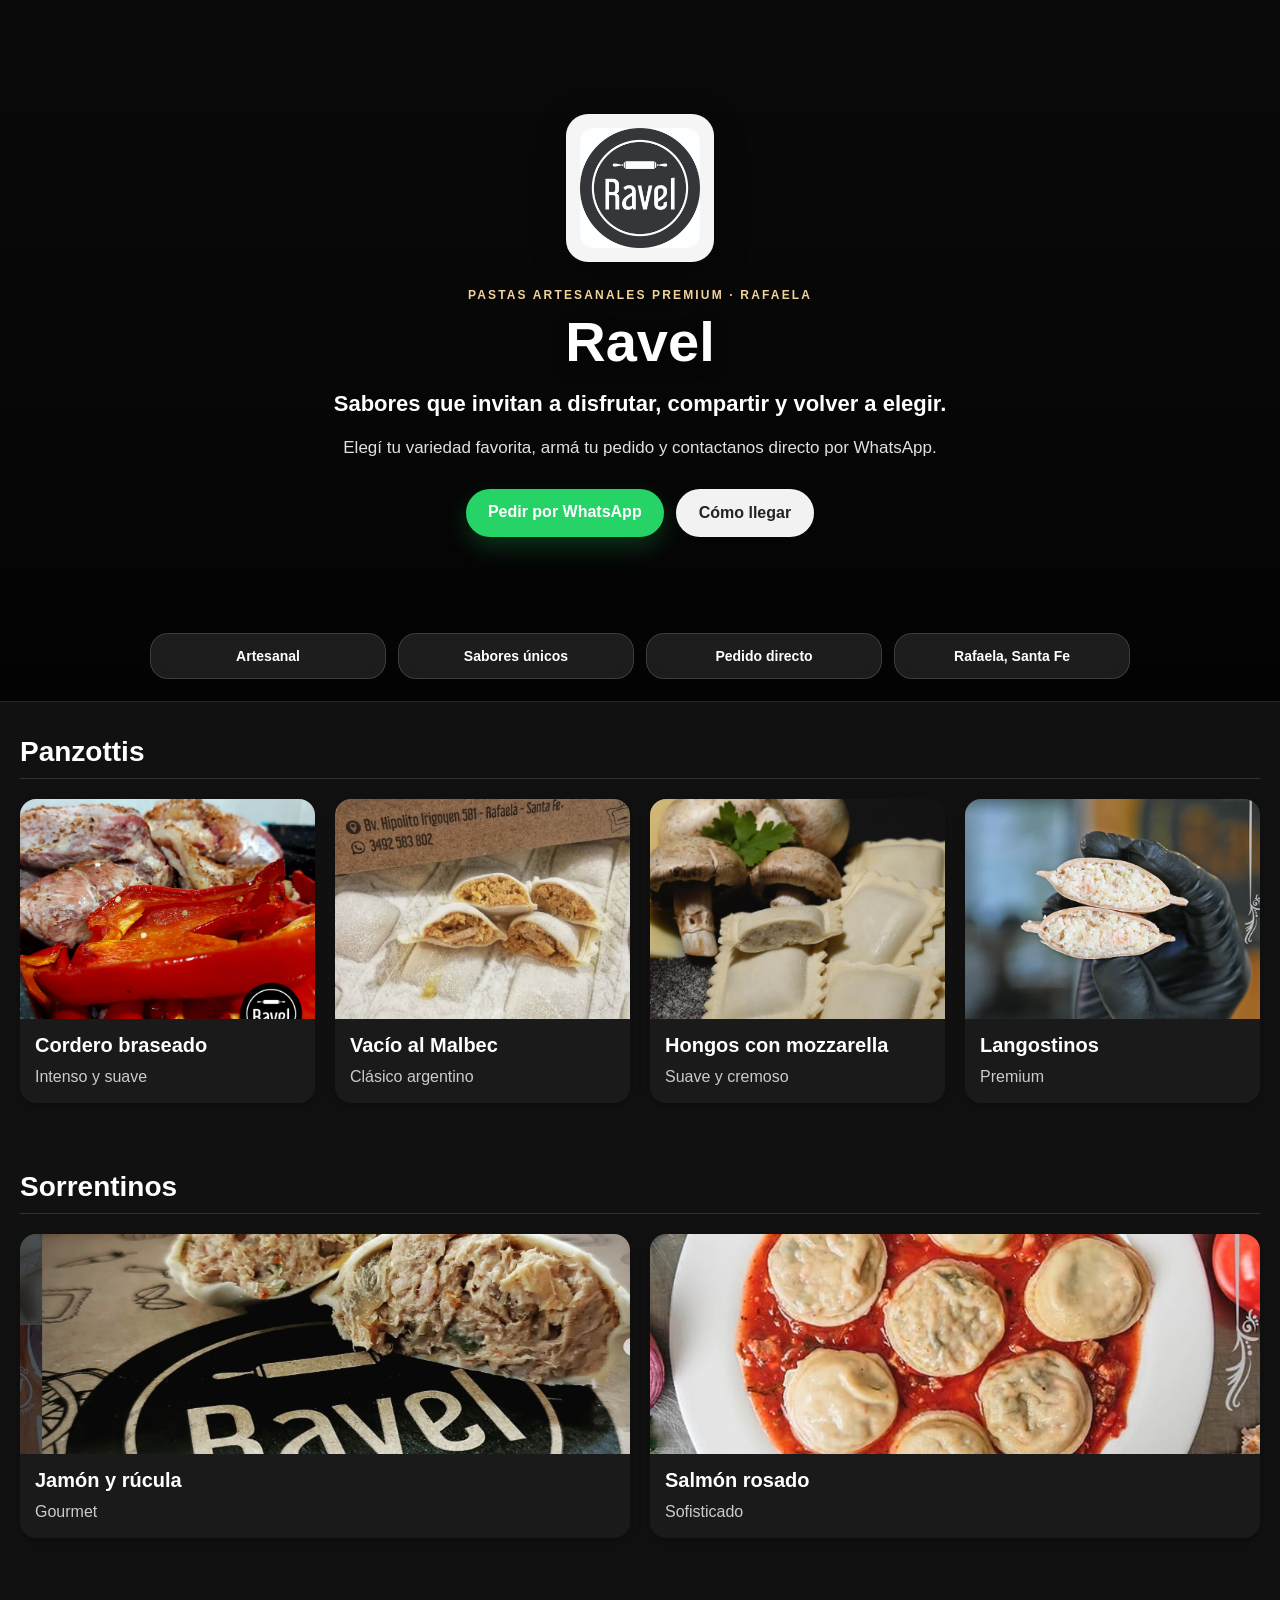
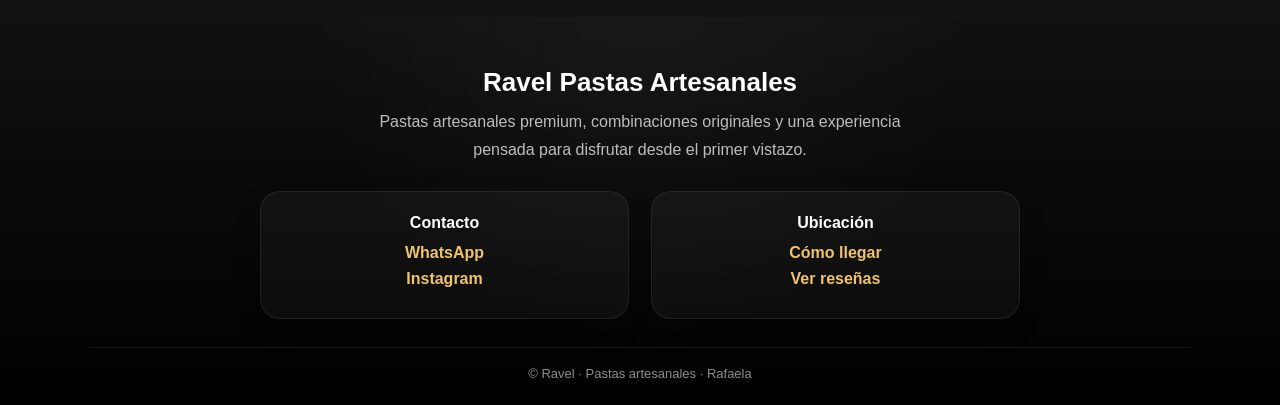
==== index.html @ e739e285 "Refactor hero section and update footer y header content" ====
<!DOCTYPE html>
<html lang="es">
<head>
<meta charset="UTF-8">
<meta name="viewport" content="width=device-width, initial-scale=1.0">
<title>Ravel - Pastas Artesanales</title>
<link rel="stylesheet" href="style.css">
</head>

<body>

<header class="hero hero-gastro">
  <div class="hero-bg"></div>
  <div class="hero-overlay"></div>

  <div class="hero-content">
    <div class="hero-logo-wrap">
      <img src="images/Logo_Ravel.jpeg" alt="Logo Ravel" class="logo">
    </div>

    <p class="eyebrow">Pastas artesanales premium · Rafaela</p>

    <h1>Ravel</h1>

    <p class="tagline">
      Sabores que invitan a disfrutar, compartir y volver a elegir.
    </p>

    <p class="hero-description">
      Elegí tu variedad favorita, armá tu pedido y contactanos directo por WhatsApp.
    </p>

    <div class="hero-actions">
      <a href="https://wa.me/5493492583802" target="_blank" class="btn-main">
        Pedir por WhatsApp
      </a>

      <a href="https://www.google.com/maps/dir//Ravel+Pastas+Artesanales,+Blvd.+Hip%C3%B3lito+Yrigoyen+581,+S2300+Rafaela,+Santa+Fe/" target="_blank" class="btn-secondary">
        Cómo llegar
      </a>
    </div>
  </div>

  <div class="hero-bottom-bar">
    <div class="hero-bottom-item">Artesanal</div>
    <div class="hero-bottom-item">Sabores únicos</div>
    <div class="hero-bottom-item">Pedido directo</div>
    <div class="hero-bottom-item">Rafaela, Santa Fe</div>
  </div>
</header>

<main>

<section class="catalogo">
<h2>Panzottis</h2>
<div class="grid">

<div class="card" onclick="abrirModal({
nombre:'Cordero braseado',
img:'images/panzotti-cordero.png',
desc:'Pasta rellena con cordero braseado de cocción lenta.',
ing:'Masa artesanal, cordero, vegetales',
tiempo:'5 minutos',
formato:'Caja de 15 o 30',
porcion:'8 a 10 unidades',
salsas:'Hongos, manteca y salvia',
vinos:'Malbec reserva',
reco:'🔥 Ideal para ocasiones especiales'
})">
<img src="images/panzotti-cordero.png">
<div class="card-content"><h3>Cordero braseado</h3><p>Intenso y suave</p></div>
</div>

<div class="card" onclick="abrirModal({
nombre:'Vacío al Malbec',
img:'images/panzotti-vacio.png',
desc:'Relleno de vacío cocido al Malbec.',
ing:'Carne vacuna, vino, especias',
tiempo:'5 minutos',
formato:'Caja de 15 o 30',
porcion:'8 a 10 unidades',
salsas:'Criolla suave, fileto',
vinos:'Malbec joven',
reco:'🔥 Sabor argentino'
})">
<img src="images/panzotti-vacio.png">
<div class="card-content"><h3>Vacío al Malbec</h3><p>Clásico argentino</p></div>
</div>

<div class="card" onclick="abrirModal({
nombre:'Hongos con mozzarella',
img:'images/panzotti-hongos.png',
desc:'Relleno cremoso y equilibrado.',
ing:'Hongos, mozzarella',
tiempo:'5 minutos',
formato:'Caja de 15 o 30',
porcion:'8 a 10 unidades',
salsas:'Crema, manteca',
vinos:'Chardonnay',
reco:'🌿 Opción vegetariana'
})">
<img src="images/panzotti-hongos.png">
<div class="card-content"><h3>Hongos con mozzarella</h3><p>Suave y cremoso</p></div>
</div>

<div class="card" onclick="abrirModal({
nombre:'Langostinos al verdeo',
img:'images/panzotti-langostinos.png',
desc:'Relleno delicado y premium.',
ing:'Langostinos, verdeo, mozzarella',
tiempo:'4-5 minutos',
formato:'Caja de 15 o 30',
porcion:'8 unidades',
salsas:'Crema suave',
vinos:'Sauvignon Blanc',
reco:'🦐 Premium'
})">
<img src="images/panzotti-langostinos.png">
<div class="card-content"><h3>Langostinos</h3><p>Premium</p></div>
</div>

</div>
</section>

<section class="catalogo">
<h2>Sorrentinos</h2>
<div class="grid">

<div class="card" onclick="abrirModal({
nombre:'Jamón crudo y rúcula',
img:'images/sorrentino-jamon.png',
desc:'Combinación fresca e intensa.',
ing:'Jamón crudo, rúcula, mozzarella',
tiempo:'5 minutos',
formato:'Caja de 12 o 24',
porcion:'6 a 8 unidades',
salsas:'Fileto, oliva',
vinos:'Pinot Noir',
reco:'🧀 Clásico gourmet'
})">
<img src="images/sorrentino-jamon.png">
<div class="card-content"><h3>Jamón y rúcula</h3><p>Gourmet</p></div>
</div>

<div class="card" onclick="abrirModal({
nombre:'Salmón rosado',
img:'images/sorrentino-salmon.png',
desc:'Relleno delicado con manteca de hierbas.',
ing:'Salmón, queso crema, hierbas',
tiempo:'4-5 minutos',
formato:'Caja de 12 o 24',
porcion:'6 a 8 unidades',
salsas:'Manteca de hierbas',
vinos:'Chardonnay',
reco:'🐟 Sofisticado'
})">
<img src="images/sorrentino-salmon.png">
<div class="card-content"><h3>Salmón rosado</h3><p>Sofisticado</p></div>
</div>

</div>
</section>

</main>

<footer class="footer">
  <div class="footer-inner">

    <div class="footer-brand">
      <h3>Ravel Pastas Artesanales</h3>
      <p>
        Pastas artesanales premium, combinaciones originales y una experiencia pensada para disfrutar desde el primer vistazo.
      </p>
    </div>

    <div class="footer-links">
      <div class="footer-col">
        <h4>Contacto</h4>
        <p><a href="https://wa.me/5493492583802" target="_blank">WhatsApp</a></p>
        <p><a href="https://www.instagram.com/ravel_pastas_artesanales/" target="_blank">Instagram</a></p>
      </div>

      <div class="footer-col">
        <h4>Ubicación</h4>
        <p><a href="https://www.google.com/maps/dir//Ravel+Pastas+Artesanales,+Blvd.+Hip%C3%B3lito+Yrigoyen+581,+S2300+Rafaela,+Santa+Fe/" target="_blank">Cómo llegar</a></p>
        <p><a href="https://share.google/kHQnGvqLb0kr8rIkU" target="_blank">Ver reseñas</a></p>
      </div>
    </div>

    <div class="footer-bottom">
      <p>© Ravel · Pastas artesanales · Rafaela</p>
    </div>

  </div>
</footer>

<!-- MODAL -->
<div id="modal" class="modal">
<div class="modal-content">
<span class="close" onclick="cerrarModal()">&times;</span>
<img id="modal-img">
<h2 id="modal-nombre"></h2>
<p id="modal-desc"></p>
<p><b>Ingredientes:</b> <span id="modal-ing"></span></p>
<p><b>Cocción:</b> <span id="modal-tiempo"></span></p>
<p><b>Formato:</b> <span id="modal-formato"></span></p>
<p><b>Porción:</b> <span id="modal-porcion"></span></p>
<p><b>Salsas:</b> <span id="modal-salsas"></span></p>
<p><b>Vinos:</b> <span id="modal-vinos"></span></p>
<p id="modal-reco"></p>

<a id="whatsapp-btn" target="_blank" class="btn-wsp">Pedir por WhatsApp</a>
</div>
</div>

<script>
function abrirModal(d){
document.getElementById("modal").style.display="flex";
document.getElementById("modal-img").src=d.img;
document.getElementById("modal-nombre").innerText=d.nombre;
document.getElementById("modal-desc").innerText=d.desc;
document.getElementById("modal-ing").innerText=d.ing;
document.getElementById("modal-tiempo").innerText=d.tiempo;
document.getElementById("modal-formato").innerText=d.formato;
document.getElementById("modal-porcion").innerText=d.porcion;
document.getElementById("modal-salsas").innerText=d.salsas;
document.getElementById("modal-vinos").innerText=d.vinos;
document.getElementById("modal-reco").innerText=d.reco;

let msg=encodeURIComponent("Hola! Quiero pedir: "+d.nombre);
document.getElementById("whatsapp-btn").href="https://wa.me/5493492583802?text="+msg;
}
function cerrarModal(){document.getElementById("modal").style.display="none";}
</script>

</body>
</html>
---- style.css ----
*{
  box-sizing:border-box;
}

body{
  margin:0;
  font-family:Arial,sans-serif;
  background:#111;
  color:#fff;
}

a{
  color:inherit;
  text-decoration:none;
}

img{
  max-width:100%;
  display:block;
}

/* HERO GASTRONOMICO */

.hero{
  position:relative;
  overflow:hidden;
}

.hero-gastro{
  min-height:78vh;
  display:flex;
  align-items:center;
  justify-content:center;
  text-align:center;
  padding:40px 20px 90px;
  color:#fff;
  border-bottom:1px solid rgba(255,255,255,0.08);
}

.hero-bg{
  position:absolute;
  inset:0;
  background-image:url("images/hero-pastas.jpg");
  background-size:cover;
  background-position:center;
  transform:scale(1.03);
}

.hero-overlay{
  position:absolute;
  inset:0;
  background:
    linear-gradient(180deg, rgba(0,0,0,0.45) 0%, rgba(0,0,0,0.62) 55%, rgba(0,0,0,0.82) 100%);
}

.hero-content{
  position:relative;
  z-index:2;
  max-width:760px;
  margin:0 auto;
}

.hero-logo-wrap{
  display:inline-flex;
  align-items:center;
  justify-content:center;
  background:rgba(255,255,255,0.96);
  padding:14px;
  border-radius:22px;
  box-shadow:0 12px 35px rgba(0,0,0,0.28);
  margin-bottom:18px;
}

.logo{
  width:120px;
  max-width:100%;
  border-radius:14px;
}

.eyebrow{
  margin:8px 0 12px;
  text-transform:uppercase;
  letter-spacing:.18em;
  font-size:12px;
  color:#f1d39a;
  font-weight:700;
}

.hero h1{
  margin:0;
  font-size:56px;
  line-height:1;
  color:#fff;
  text-shadow:0 4px 18px rgba(0,0,0,0.35);
}

.tagline{
  margin:18px auto 0;
  max-width:680px;
  font-size:22px;
  line-height:1.45;
  color:#fff;
  font-weight:600;
}

.hero-description{
  margin:14px auto 0;
  max-width:620px;
  font-size:17px;
  line-height:1.6;
  color:rgba(255,255,255,0.88);
}

.hero-actions{
  margin-top:28px;
  display:flex;
  justify-content:center;
  gap:12px;
  flex-wrap:wrap;
}

.btn-main,
.btn-secondary{
  display:inline-block;
  padding:14px 22px;
  border-radius:999px;
  font-weight:700;
  transition:transform .2s ease, opacity .2s ease, background .2s ease;
}

.btn-main{
  background:#25D366;
  color:#fff;
  box-shadow:0 10px 25px rgba(37,211,102,0.22);
}

.btn-secondary{
  background:rgba(255,255,255,0.95);
  color:#222;
  border:1px solid rgba(255,255,255,0.18);
}

.btn-main:hover,
.btn-secondary:hover{
  transform:translateY(-2px);
  opacity:.97;
}

.hero-bottom-bar{
  position:absolute;
  left:50%;
  bottom:22px;
  transform:translateX(-50%);
  z-index:2;
  width:min(92%, 980px);
  display:grid;
  grid-template-columns:repeat(4,1fr);
  gap:12px;
}

.hero-bottom-item{
  background:rgba(255,255,255,0.10);
  backdrop-filter:blur(8px);
  border:1px solid rgba(255,255,255,0.14);
  color:#fff;
  padding:14px 12px;
  border-radius:18px;
  font-size:14px;
  font-weight:600;
}

/* CATALOGO */

.catalogo{
  padding:34px 20px;
}

.catalogo h2{
  border-bottom:1px solid #333;
  padding-bottom:10px;
  margin:0 0 20px;
  font-size:28px;
  color:#fff;
}

.grid{
  display:grid;
  grid-template-columns:repeat(auto-fit,minmax(220px,1fr));
  gap:20px;
}

.card{
  background:#1a1a1a;
  border-radius:16px;
  overflow:hidden;
  cursor:pointer;
  transition:transform .2s ease, box-shadow .2s ease;
  box-shadow:0 4px 12px rgba(0,0,0,0.25);
}

.card:hover{
  transform:scale(1.03);
  box-shadow:0 8px 24px rgba(0,0,0,0.35);
}

.card img{
  width:100%;
  height:220px;
  object-fit:cover;
}

.card-content{
  padding:15px;
}

.card h3{
  margin:0 0 8px;
  font-size:20px;
  color:#fff;
}

.card p{
  margin:0;
  color:#ccc;
  line-height:1.45;
}

/* MODAL */

.modal{
  display:none;
  position:fixed;
  top:0;
  left:0;
  width:100%;
  height:100%;
  background:rgba(0,0,0,.9);
  justify-content:center;
  align-items:center;
  padding:20px;
  z-index:999;
}

.modal-content{
  background:#111;
  padding:20px;
  border-radius:16px;
  max-width:560px;
  width:100%;
  max-height:90vh;
  overflow-y:auto;
  box-shadow:0 10px 30px rgba(0,0,0,0.45);
}

.modal img{
  width:100%;
  margin-bottom:14px;
  border-radius:12px;
}

.modal-content h2{
  margin:0 0 12px;
}

.modal-content p{
  margin:0 0 10px;
  color:#ddd;
  line-height:1.5;
}

.close{
  float:right;
  font-size:28px;
  cursor:pointer;
  color:#fff;
  margin-bottom:10px;
}

.btn-wsp{
  display:block;
  background:#25D366;
  color:white;
  text-align:center;
  padding:14px;
  margin-top:18px;
  border-radius:10px;
  font-weight:700;
}

/* FOOTER */

.footer{
  margin-top:44px;
  background:
    radial-gradient(circle at top, rgba(255,255,255,0.03), transparent 45%),
    linear-gradient(180deg, #111 0%, #000 100%);
  color:#f2f2f2;
  padding:50px 20px 24px;
  border-top:1px solid rgba(255,255,255,0.08);
}

.footer-inner{
  max-width:1100px;
  margin:0 auto;
}

.footer-brand{
  max-width:560px;
  margin:0 auto 28px;
  text-align:center;
}

.footer-brand h3{
  margin:0 0 10px;
  font-size:26px;
  color:#fff;
}

.footer-brand p{
  margin:0;
  color:#bdbdbd;
  line-height:1.7;
}

.footer-links{
  display:grid;
  grid-template-columns:repeat(2, minmax(220px,1fr));
  gap:22px;
  max-width:760px;
  margin:0 auto;
}

.footer-col{
  background:rgba(255,255,255,0.04);
  border:1px solid rgba(255,255,255,0.08);
  border-radius:20px;
  padding:22px;
  text-align:center;
  box-shadow:0 8px 24px rgba(0,0,0,0.18);
}

.footer-col h4{
  margin:0 0 12px;
  font-size:16px;
  color:#fff;
}

.footer-col p{
  margin:8px 0;
}

.footer a{
  color:#f0c36a;
  text-decoration:none;
  font-weight:600;
}

.footer a:hover{
  text-decoration:underline;
}

.footer-bottom{
  margin-top:28px;
  padding-top:18px;
  border-top:1px solid rgba(255,255,255,0.08);
  text-align:center;
}

.footer-bottom p{
  margin:0;
  font-size:13px;
  color:#8e8e8e;
}

/* RESPONSIVE */

@media (max-width:900px){
  .hero-bottom-bar{
    grid-template-columns:repeat(2,1fr);
  }
}

@media (max-width:640px){
  .hero-gastro{
    min-height:72vh;
    padding:34px 16px 110px;
  }

  .hero h1{
    font-size:40px;
  }

  .tagline{
    font-size:18px;
  }

  .hero-description{
    font-size:15px;
  }

  .catalogo{
    padding:24px 16px;
  }

  .catalogo h2{
    font-size:24px;
  }

  .card img{
    height:200px;
  }

  .footer-links{
    grid-template-columns:1fr;
  }

  .hero-bottom-bar{
    grid-template-columns:1fr;
    bottom:16px;
  }

  .hero-bottom-item{
    font-size:13px;
  }
}
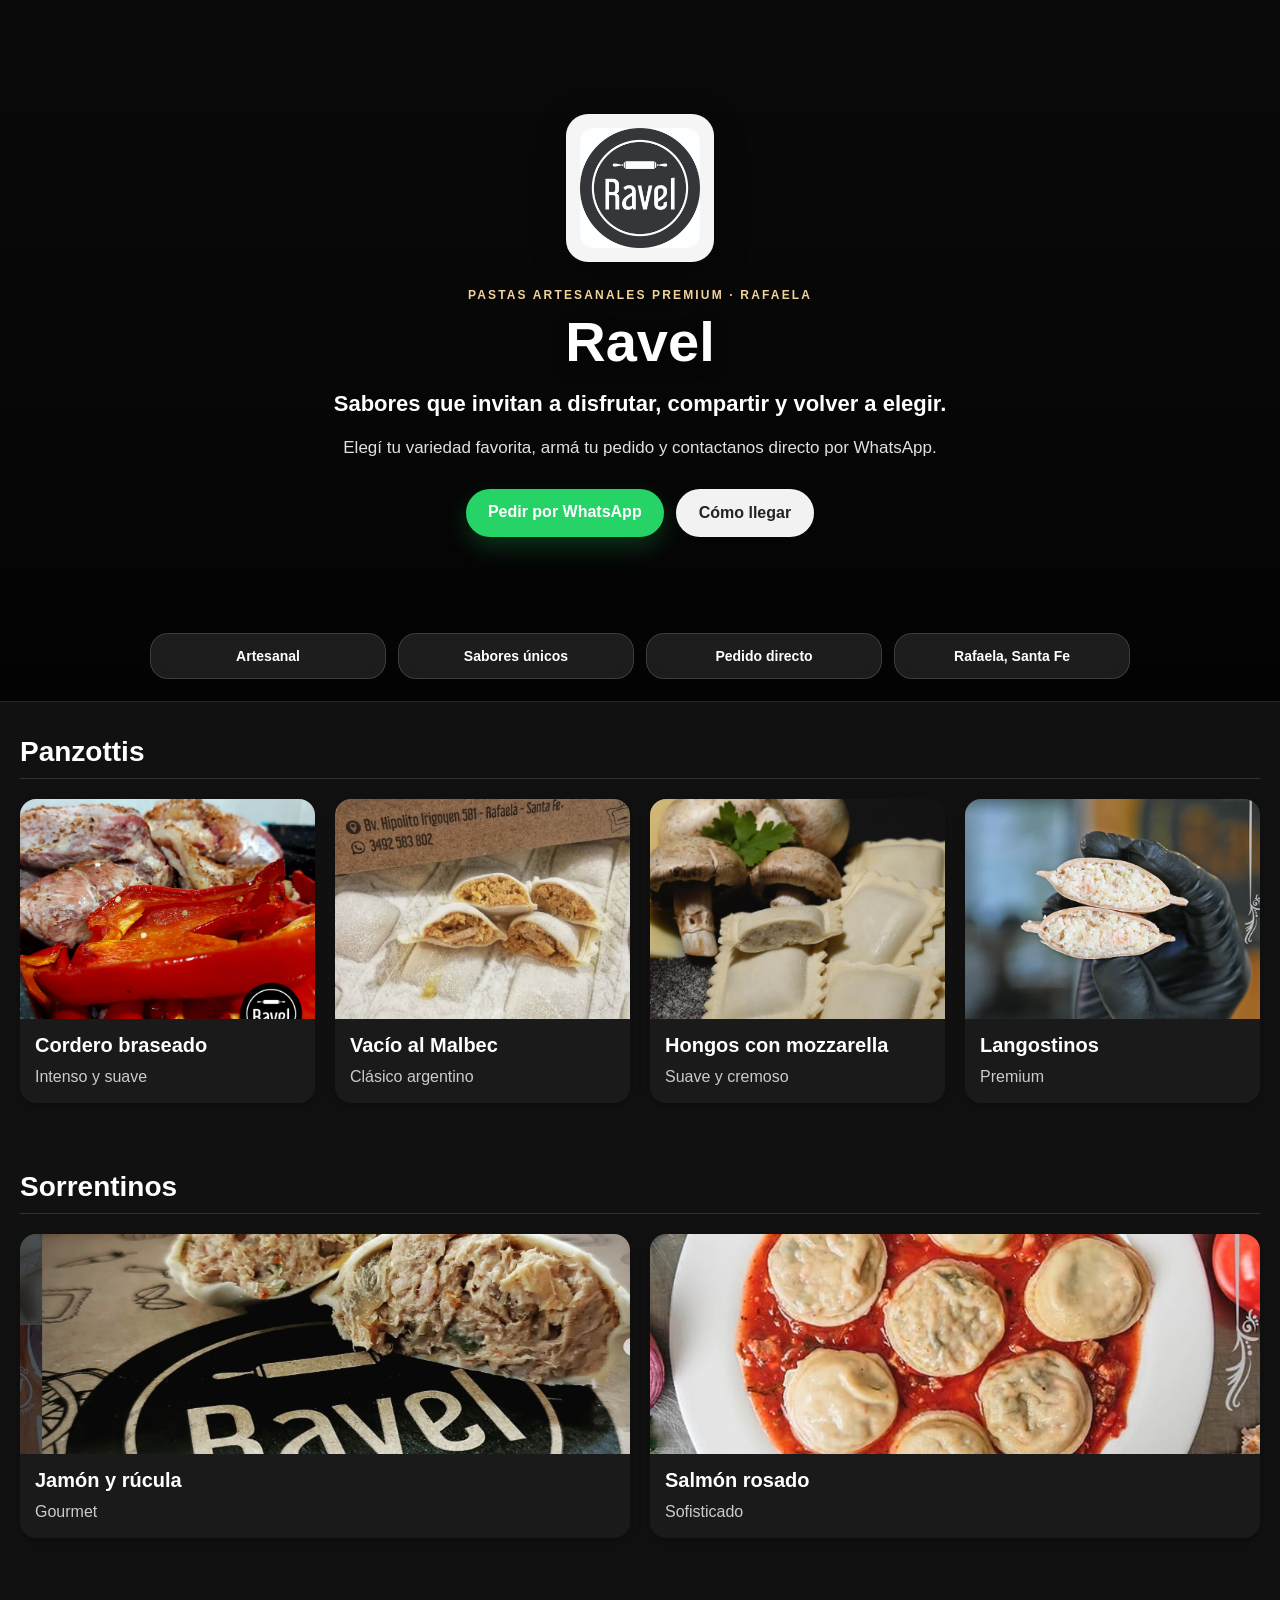
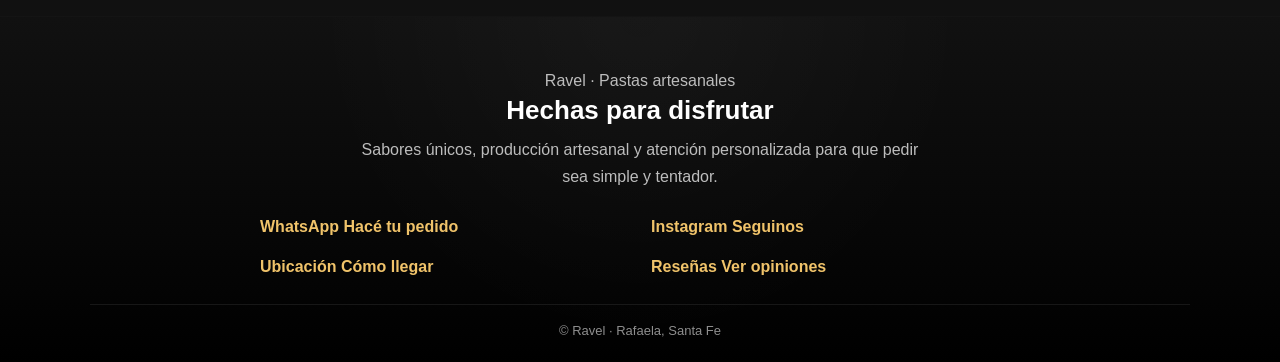
==== commit 6f732d33: "Revise footer content and update links" ====
--- a/index.html
+++ b/index.html
@@ -167,28 +167,37 @@
   <div class="footer-inner">
 
     <div class="footer-brand">
-      <h3>Ravel Pastas Artesanales</h3>
-      <p>
-        Pastas artesanales premium, combinaciones originales y una experiencia pensada para disfrutar desde el primer vistazo.
+      <p class="footer-kicker">Ravel · Pastas artesanales</p>
+      <h3>Hechas para disfrutar</h3>
+      <p class="footer-text">
+        Sabores únicos, producción artesanal y atención personalizada para que pedir sea simple y tentador.
       </p>
     </div>
 
     <div class="footer-links">
-      <div class="footer-col">
-        <h4>Contacto</h4>
-        <p><a href="https://wa.me/5493492583802" target="_blank">WhatsApp</a></p>
-        <p><a href="https://www.instagram.com/ravel_pastas_artesanales/" target="_blank">Instagram</a></p>
-      </div>
-
-      <div class="footer-col">
-        <h4>Ubicación</h4>
-        <p><a href="https://www.google.com/maps/dir//Ravel+Pastas+Artesanales,+Blvd.+Hip%C3%B3lito+Yrigoyen+581,+S2300+Rafaela,+Santa+Fe/" target="_blank">Cómo llegar</a></p>
-        <p><a href="https://share.google/kHQnGvqLb0kr8rIkU" target="_blank">Ver reseñas</a></p>
-      </div>
+      <a class="footer-card" href="https://wa.me/5493492583802" target="_blank">
+        <span class="footer-label">WhatsApp</span>
+        <strong>Hacé tu pedido</strong>
+      </a>
+
+      <a class="footer-card" href="https://www.instagram.com/ravel_pastas_artesanales/" target="_blank">
+        <span class="footer-label">Instagram</span>
+        <strong>Seguinos</strong>
+      </a>
+
+      <a class="footer-card" href="https://www.google.com/maps/dir//Ravel+Pastas+Artesanales,+Blvd.+Hip%C3%B3lito+Yrigoyen+581,+S2300+Rafaela,+Santa+Fe/" target="_blank">
+        <span class="footer-label">Ubicación</span>
+        <strong>Cómo llegar</strong>
+      </a>
+
+      <a class="footer-card" href="https://share.google/kHQnGvqLb0kr8rIkU" target="_blank">
+        <span class="footer-label">Reseñas</span>
+        <strong>Ver opiniones</strong>
+      </a>
     </div>
 
     <div class="footer-bottom">
-      <p>© Ravel · Pastas artesanales · Rafaela</p>
+      <p>© Ravel · Rafaela, Santa Fe</p>
     </div>
 
   </div>
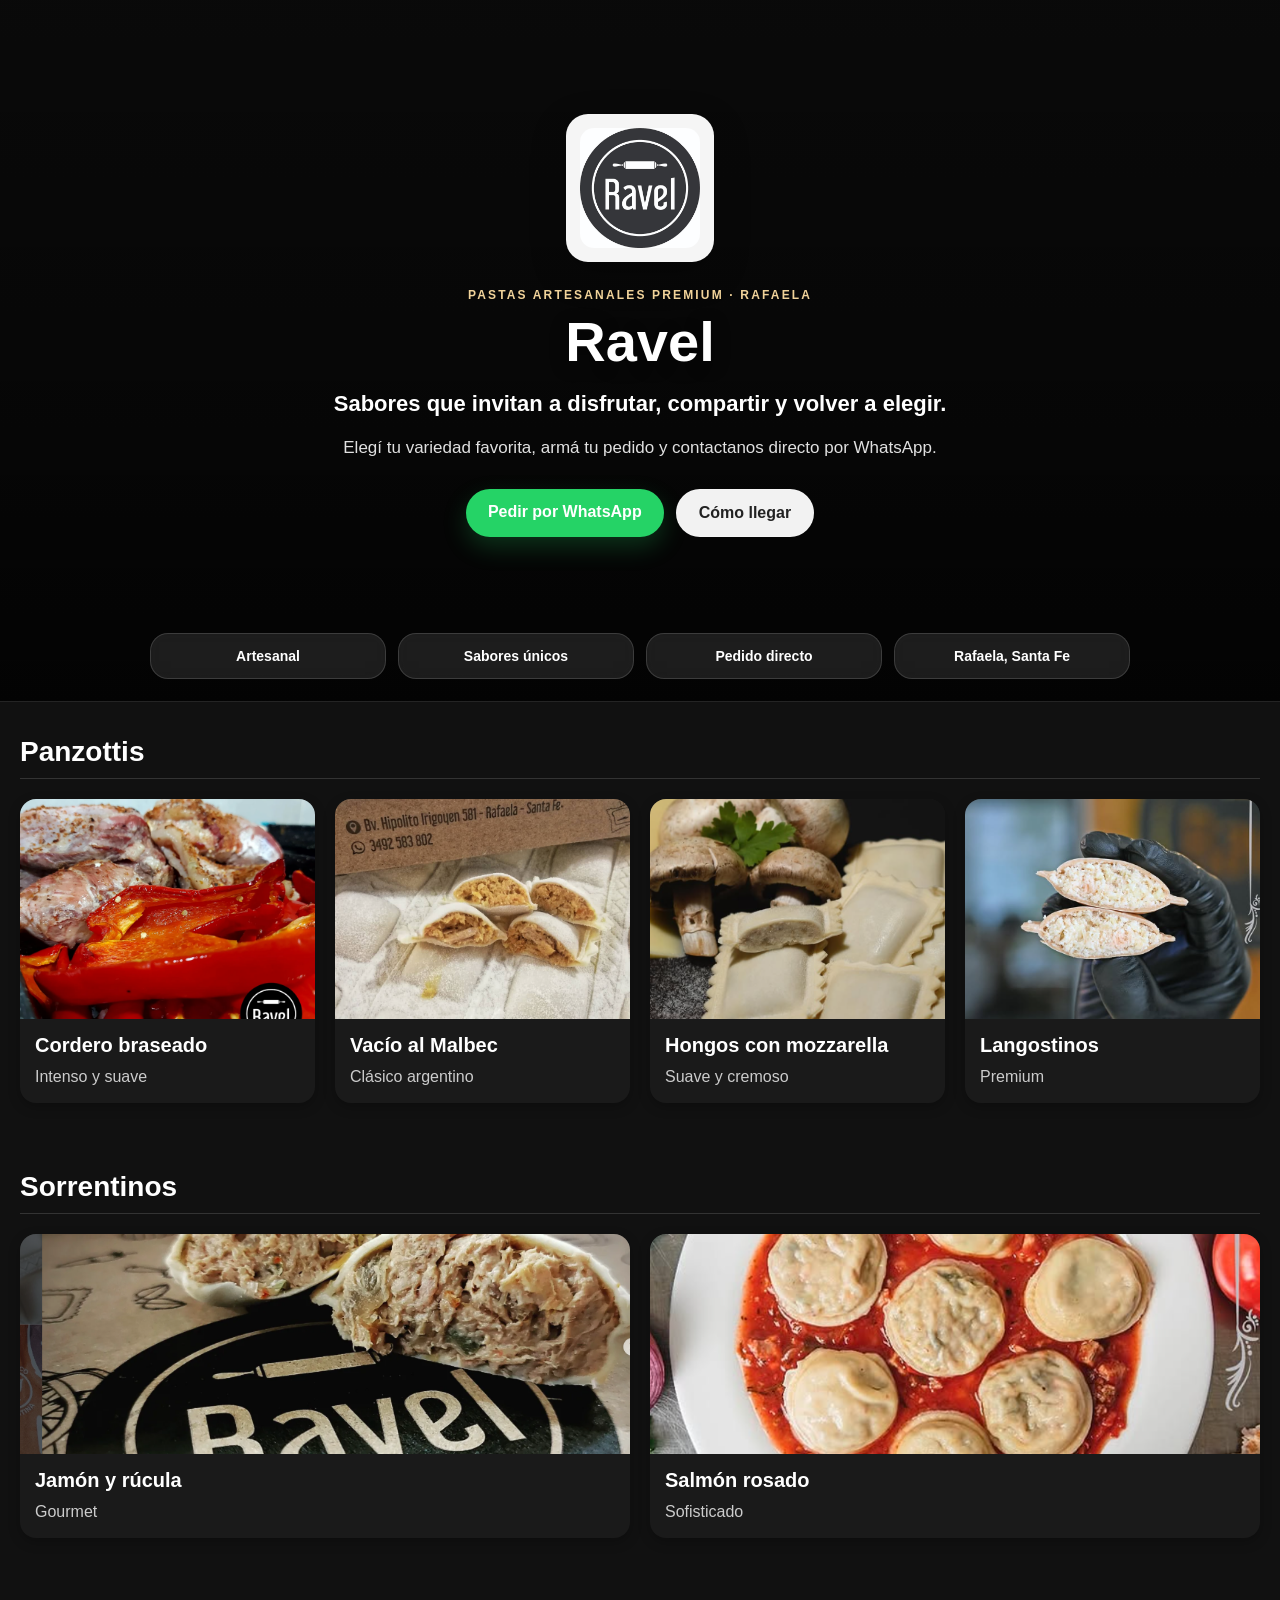
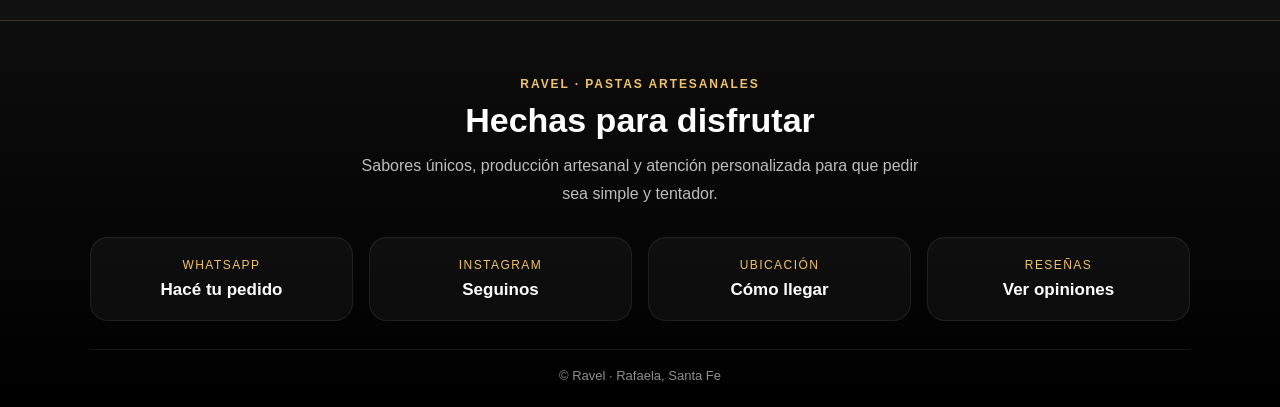
==== commit dfe533d6: "Update footer link to Google search for reviews" ====
--- a/index.html
+++ b/index.html
@@ -190,7 +190,7 @@
         <strong>Cómo llegar</strong>
       </a>
 
-      <a class="footer-card" href="https://share.google/kHQnGvqLb0kr8rIkU" target="_blank">
+      <a class="footer-card" href="https://www.google.com/search?newwindow=1&sca_esv=b462a25ec03f4d73&hl=es-AR&sxsrf=ANbL-n54wg3lvnUogRGYWwmVYr6RjJQIPQ:1776768978366&si=AL3DRZEsmMGCryMMFSHJ3StBhOdZ2-6yYkXd_doETEE1OR-qOVipBeQfUzGIL6mC8260BAYBQkMia32rhrubThq1I3s_WLKpWuzkxhd4rMMLRzyTmVEnY6ppkhYOvKgj066fTLqdOcX6kY8x7eyi1Nry-kKbC6_CwA%3D%3D&q=Ravel+Pastas+Artesanales+Opiniones&sa=X&ved=2ahUKEwixv7ae5P6TAxVKqZUCHca_AscQ0bkNegQILBAF&biw=1229&bih=556&dpr=1.56" target="_blank">
         <span class="footer-label">Reseñas</span>
         <strong>Ver opiniones</strong>
       </a>
--- a/style.css
+++ b/style.css
@@ -290,13 +290,11 @@
 /* FOOTER */
 
 .footer{
-  margin-top:44px;
-  background:
-    radial-gradient(circle at top, rgba(255,255,255,0.03), transparent 45%),
-    linear-gradient(180deg, #111 0%, #000 100%);
-  color:#f2f2f2;
-  padding:50px 20px 24px;
-  border-top:1px solid rgba(255,255,255,0.08);
+  margin-top:48px;
+  background:linear-gradient(180deg,#0d0d0d 0%,#000 100%);
+  color:#fff;
+  padding:56px 20px 24px;
+  border-top:1px solid rgba(240,195,106,0.28);
 }
 
 .footer-inner{
@@ -305,58 +303,68 @@
 }
 
 .footer-brand{
+  text-align:center;
+  max-width:700px;
+  margin:0 auto 30px;
+}
+
+.footer-kicker{
+  margin:0 0 10px;
+  text-transform:uppercase;
+  letter-spacing:.16em;
+  font-size:12px;
+  color:#f0c36a;
+  font-weight:700;
+}
+
+.footer-brand h3{
+  margin:0 0 12px;
+  font-size:34px;
+  color:#fff;
+}
+
+.footer-text{
+  margin:0 auto;
   max-width:560px;
-  margin:0 auto 28px;
-  text-align:center;
-}
-
-.footer-brand h3{
-  margin:0 0 10px;
-  font-size:26px;
-  color:#fff;
-}
-
-.footer-brand p{
-  margin:0;
   color:#bdbdbd;
   line-height:1.7;
+  font-size:16px;
 }
 
 .footer-links{
   display:grid;
-  grid-template-columns:repeat(2, minmax(220px,1fr));
-  gap:22px;
-  max-width:760px;
-  margin:0 auto;
-}
-
-.footer-col{
+  grid-template-columns:repeat(4,1fr);
+  gap:16px;
+  margin-top:10px;
+}
+
+.footer-card{
   background:rgba(255,255,255,0.04);
   border:1px solid rgba(255,255,255,0.08);
-  border-radius:20px;
-  padding:22px;
+  border-radius:18px;
+  padding:20px 16px;
   text-align:center;
-  box-shadow:0 8px 24px rgba(0,0,0,0.18);
-}
-
-.footer-col h4{
-  margin:0 0 12px;
-  font-size:16px;
-  color:#fff;
-}
-
-.footer-col p{
-  margin:8px 0;
-}
-
-.footer a{
+  transition:transform .2s ease, border-color .2s ease, background .2s ease;
+}
+
+.footer-card:hover{
+  transform:translateY(-3px);
+  border-color:rgba(240,195,106,0.45);
+  background:rgba(255,255,255,0.06);
+}
+
+.footer-label{
+  display:block;
+  font-size:12px;
+  text-transform:uppercase;
+  letter-spacing:.12em;
   color:#f0c36a;
-  text-decoration:none;
-  font-weight:600;
-}
-
-.footer a:hover{
-  text-decoration:underline;
+  margin-bottom:8px;
+}
+
+.footer-card strong{
+  color:#fff;
+  font-size:17px;
 }
 
 .footer-bottom{
@@ -369,7 +377,23 @@
 .footer-bottom p{
   margin:0;
   font-size:13px;
-  color:#8e8e8e;
+  color:#8f8f8f;
+}
+
+@media (max-width:900px){
+  .footer-links{
+    grid-template-columns:repeat(2,1fr);
+  }
+}
+
+@media (max-width:640px){
+  .footer-brand h3{
+    font-size:28px;
+  }
+
+  .footer-links{
+    grid-template-columns:1fr;
+  }
 }
 
 /* RESPONSIVE */
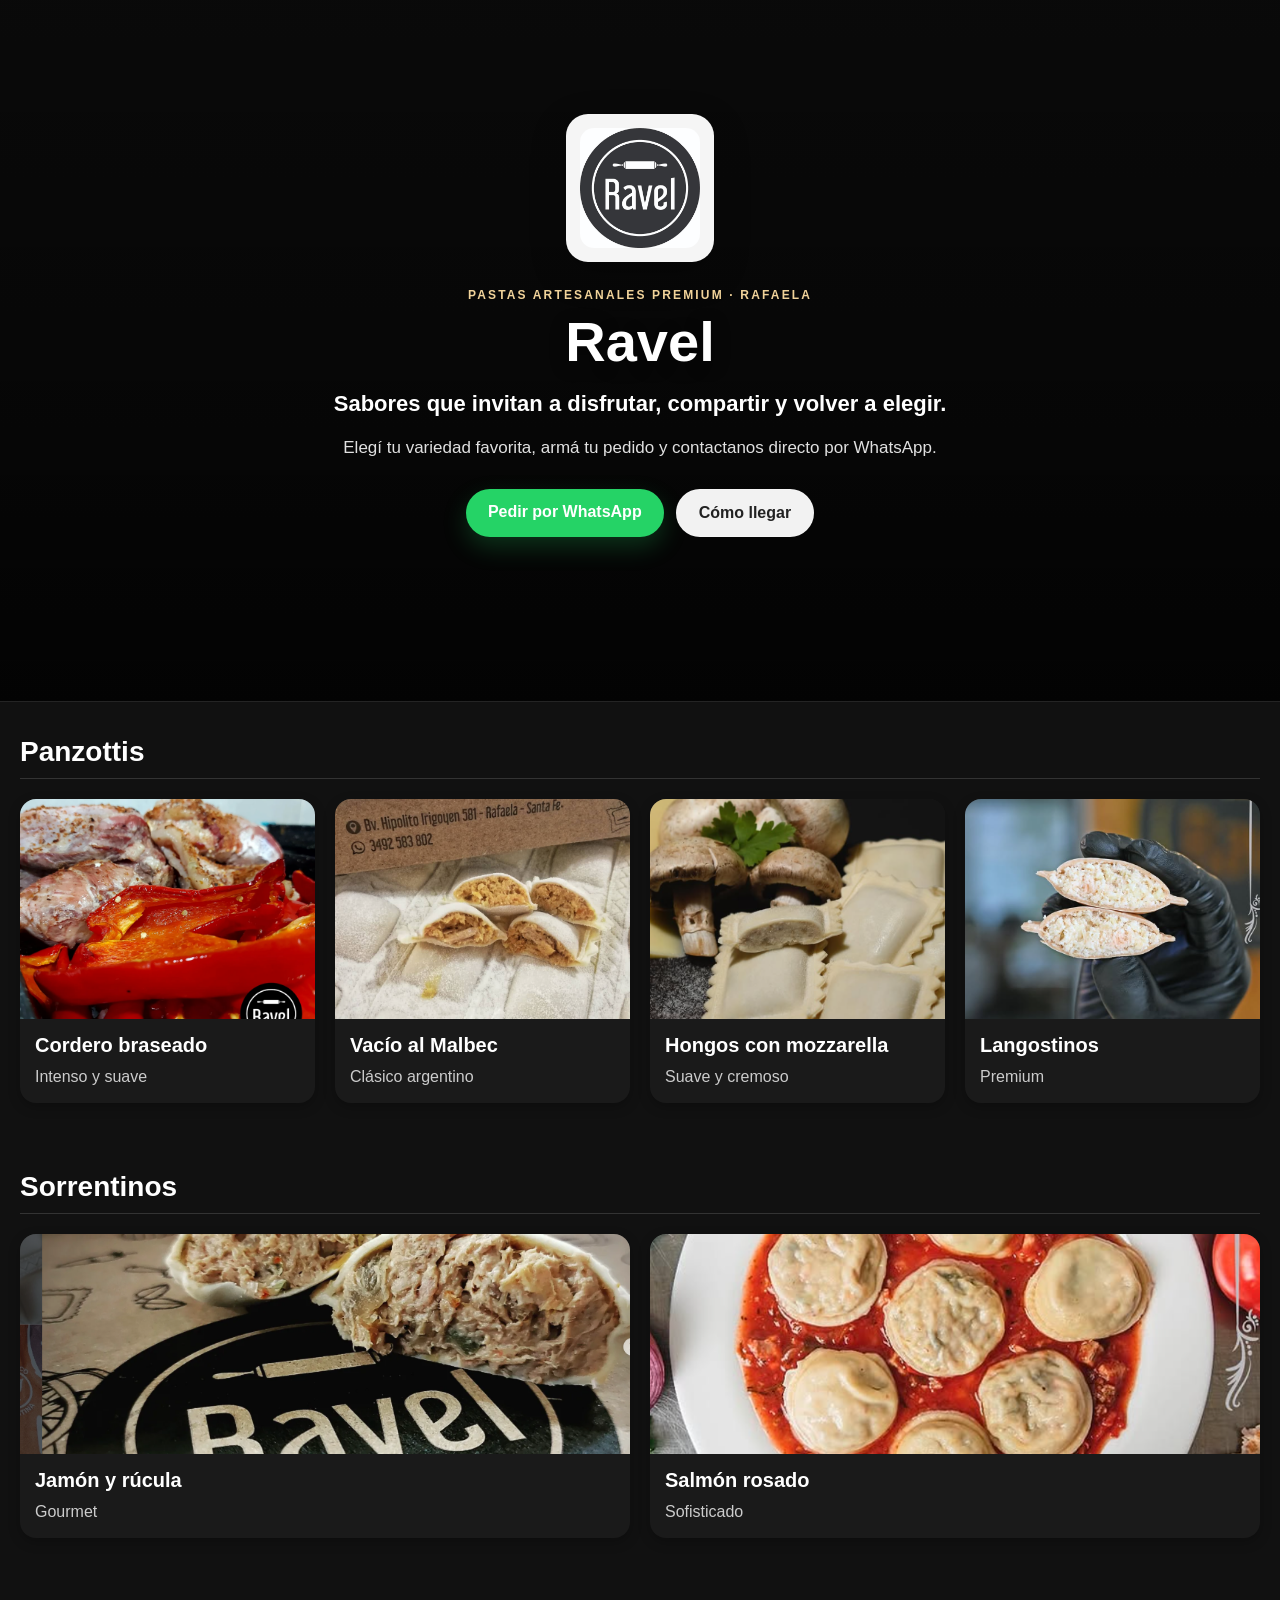
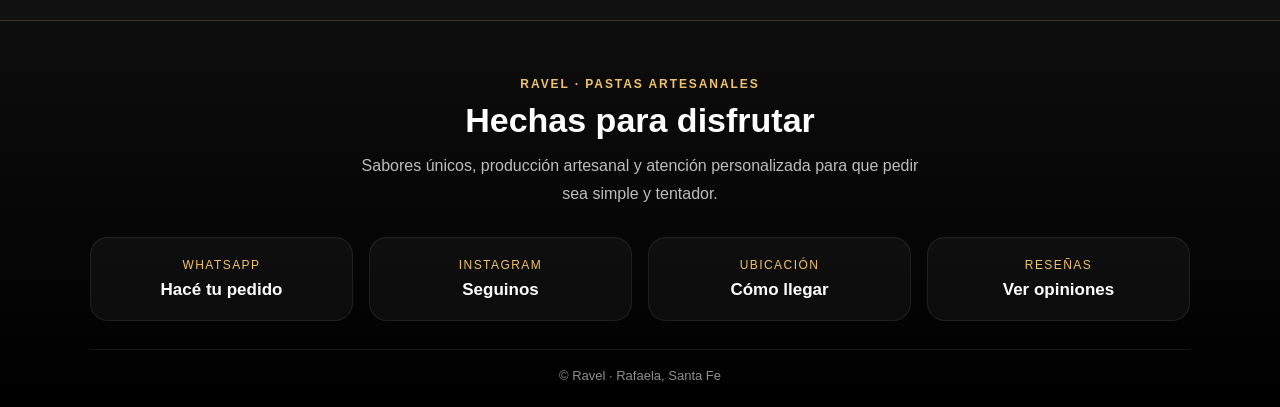
==== commit 5b0fcb03: "Remove hero bottom bar from index.html Removed the hero bottom bar section from the HTML." ====
--- a/index.html
+++ b/index.html
@@ -41,12 +41,6 @@
     </div>
   </div>
 
-  <div class="hero-bottom-bar">
-    <div class="hero-bottom-item">Artesanal</div>
-    <div class="hero-bottom-item">Sabores únicos</div>
-    <div class="hero-bottom-item">Pedido directo</div>
-    <div class="hero-bottom-item">Rafaela, Santa Fe</div>
-  </div>
 </header>
 
 <main>
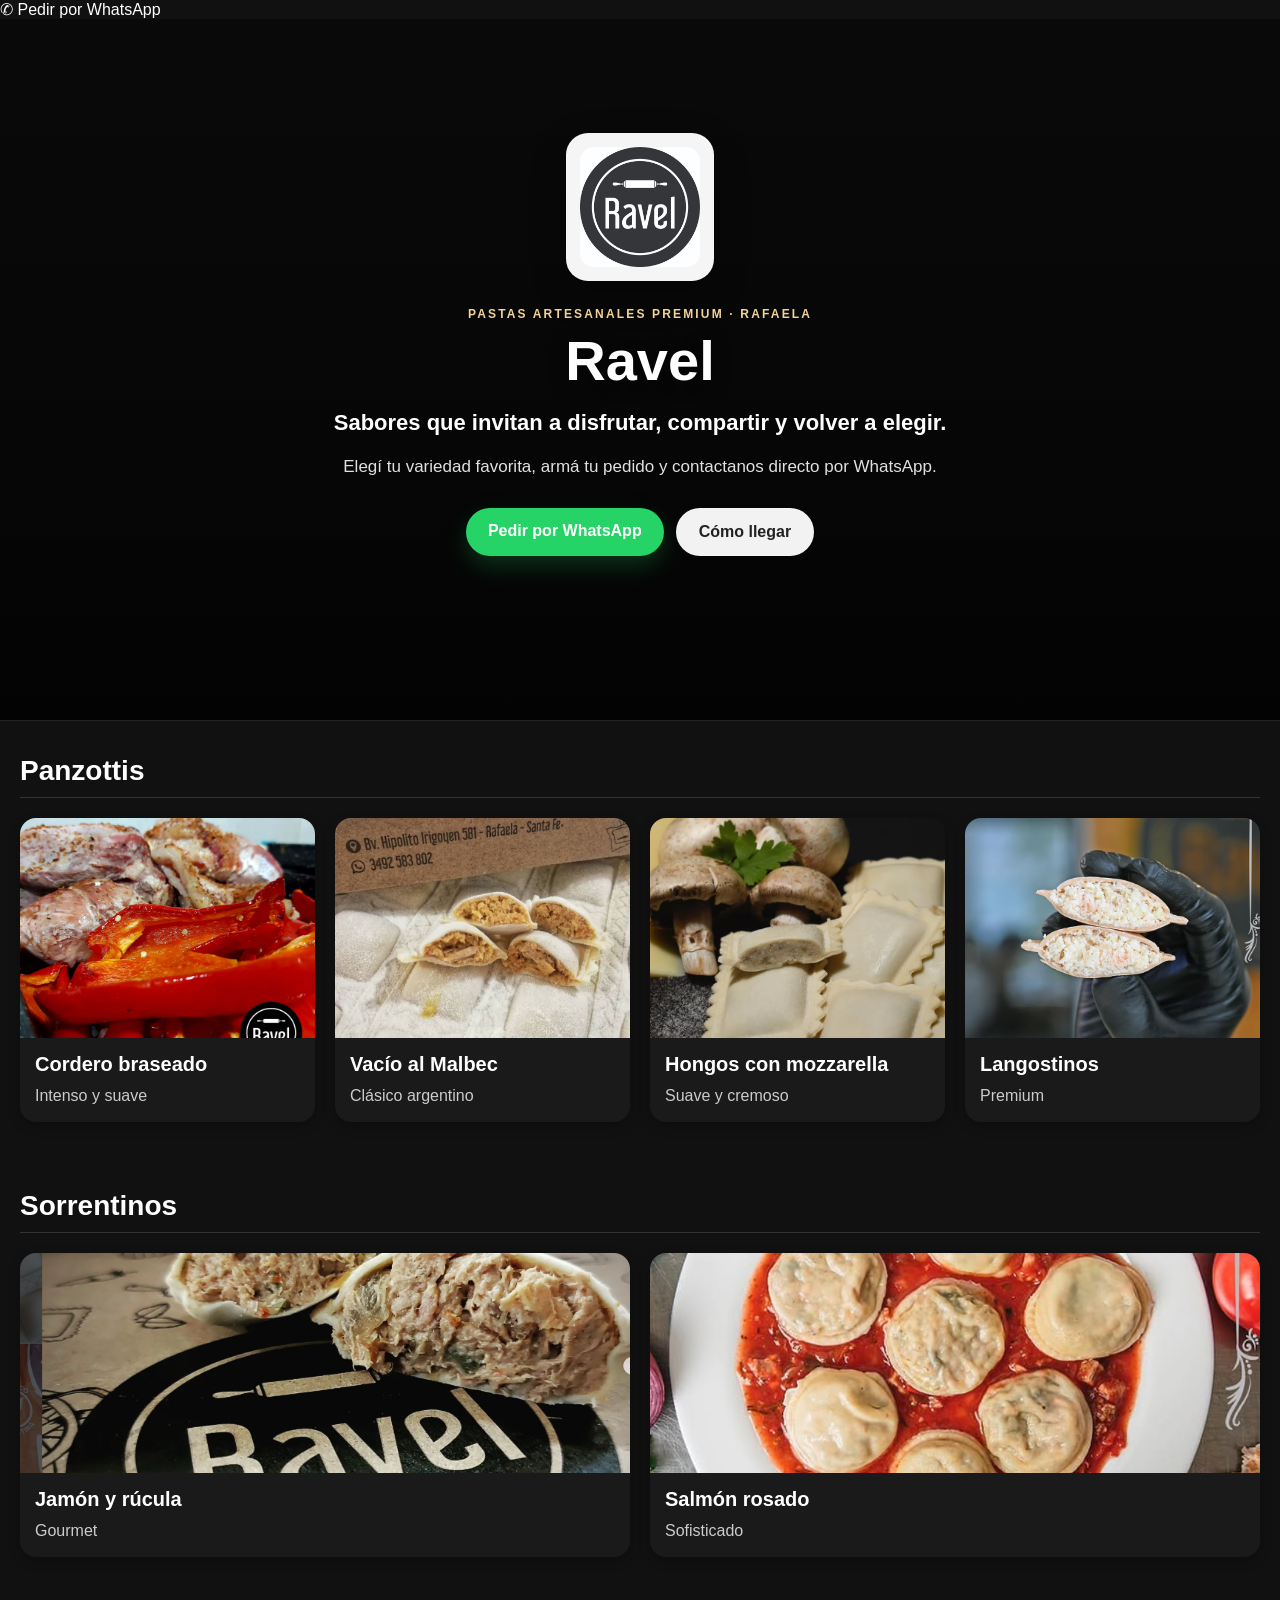
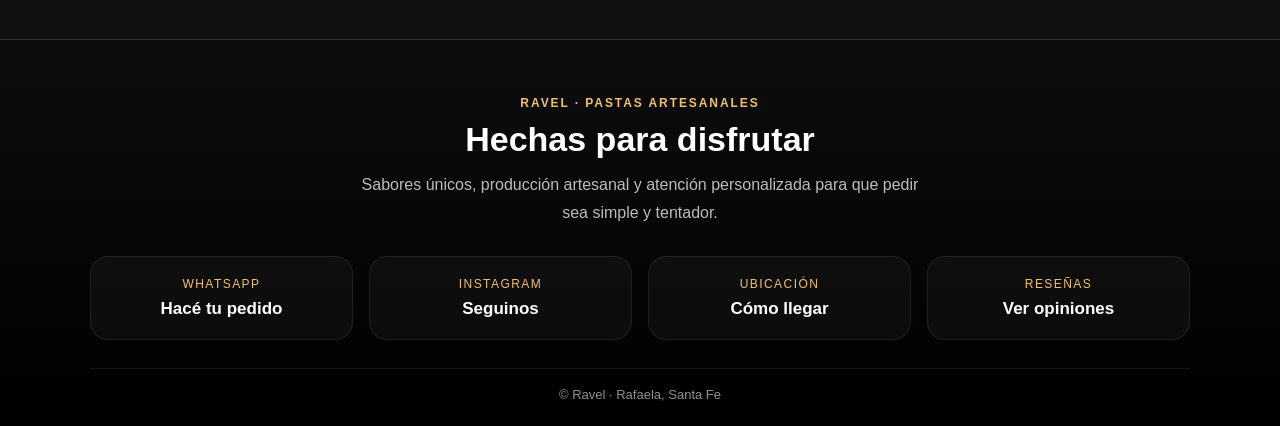
==== commit 7eb52288: "Add WhatsApp contact link to index.html" ====
--- a/index.html
+++ b/index.html
@@ -6,7 +6,10 @@
 <title>Ravel - Pastas Artesanales</title>
 <link rel="stylesheet" href="style.css">
 </head>
-
+<a href="https://wa.me/5493492583802?text=Hola!%20Quiero%20hacer%20un%20pedido." target="_blank" class="whatsapp-float" aria-label="Escribinos por WhatsApp">
+  <span class="whatsapp-icon">✆</span>
+  <span class="whatsapp-text">Pedir por WhatsApp</span>
+</a>
 <body>
 
 <header class="hero hero-gastro">
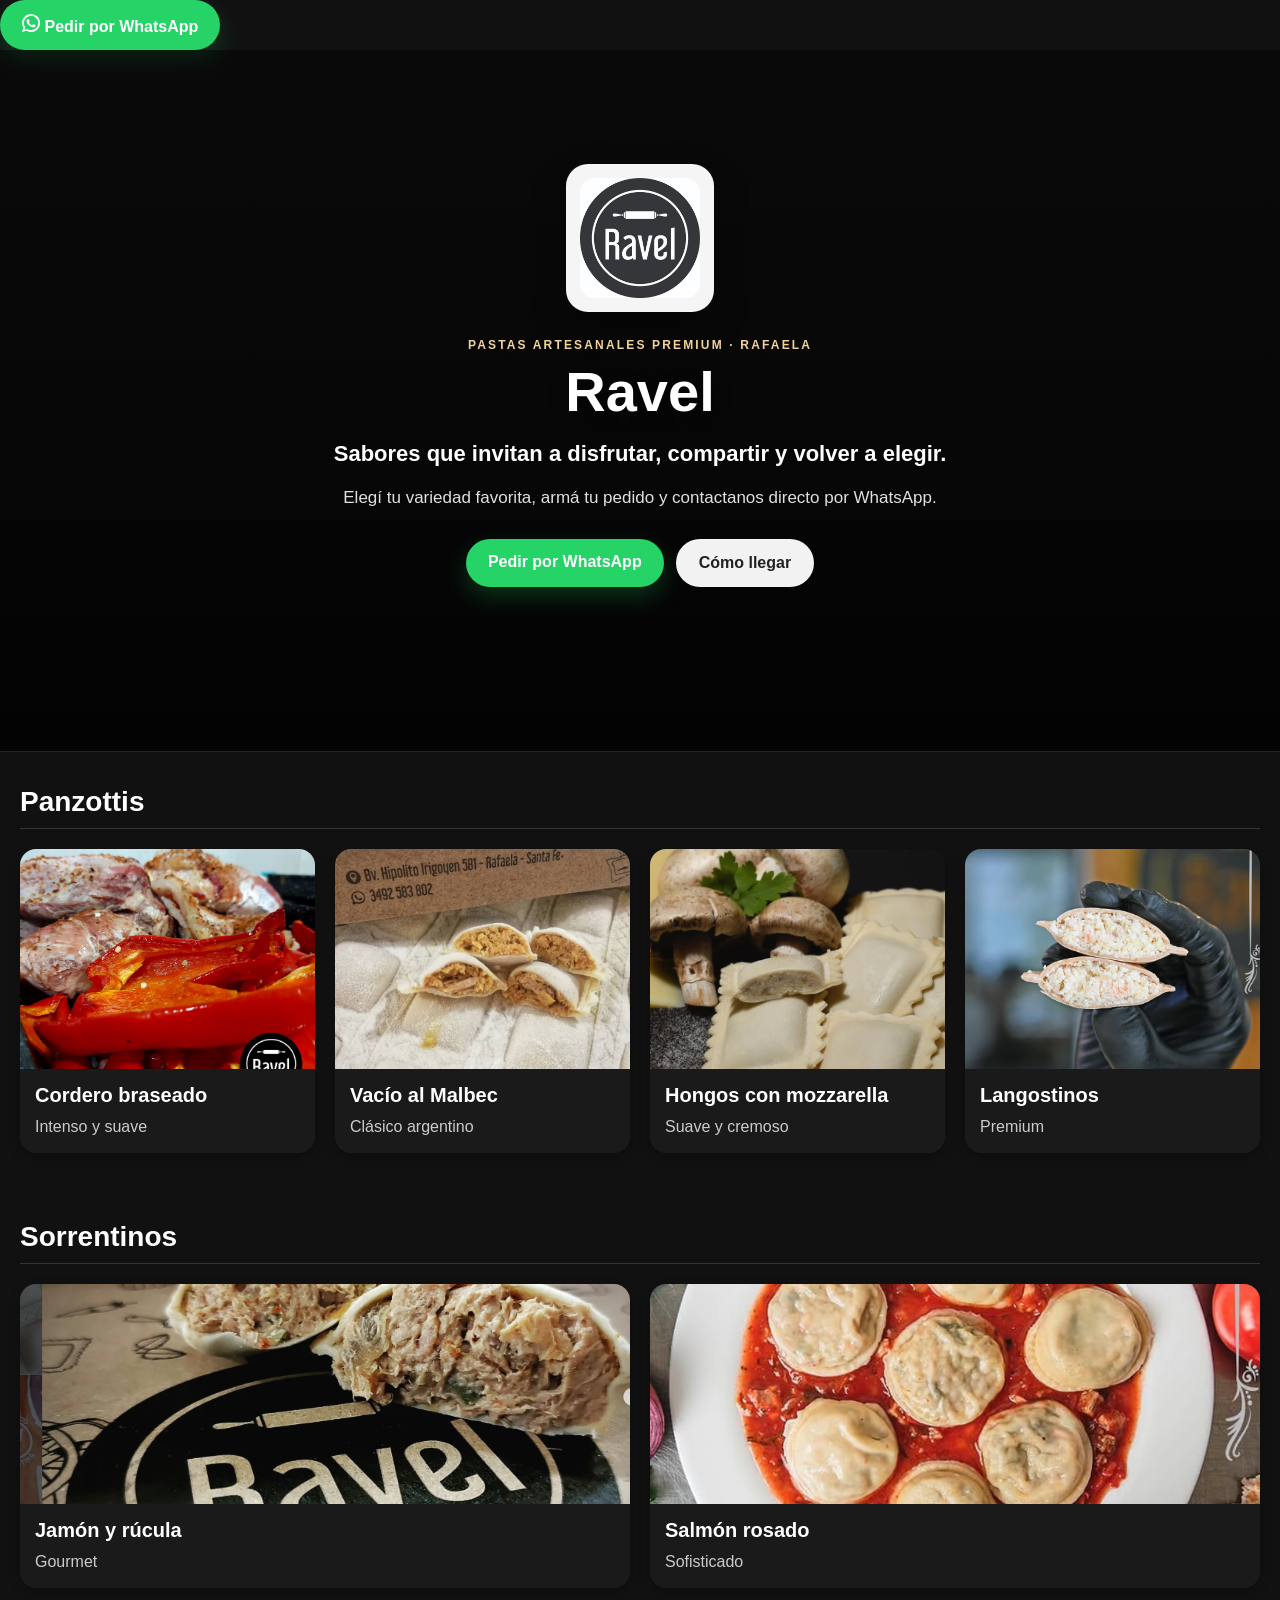
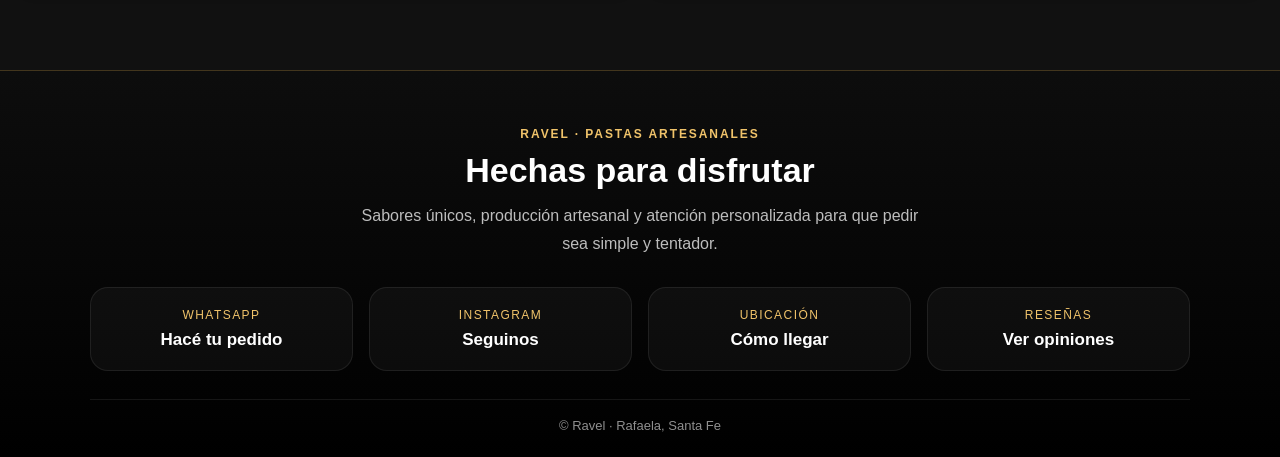
==== commit 935f3226: "Replace WhatsApp link with button and icon" ====
--- a/index.html
+++ b/index.html
@@ -6,9 +6,11 @@
 <title>Ravel - Pastas Artesanales</title>
 <link rel="stylesheet" href="style.css">
 </head>
-<a href="https://wa.me/5493492583802?text=Hola!%20Quiero%20hacer%20un%20pedido." target="_blank" class="whatsapp-float" aria-label="Escribinos por WhatsApp">
-  <span class="whatsapp-icon">✆</span>
-  <span class="whatsapp-text">Pedir por WhatsApp</span>
+<a href="https://wa.me/5493492583802" class="btn-main" target="_blank">
+  <svg xmlns="http://www.w3.org/2000/svg" width="18" height="18" fill="white" viewBox="0 0 24 24">
+    <path d="M20.52 3.48A11.86 11.86 0 0012.06 0C5.45 0 .06 5.39.06 12a11.86 11.86 0 001.68 6.09L0 24l6.09-1.74A11.86 11.86 0 0012.06 24c6.61 0 12-5.39 12-12 0-3.21-1.25-6.22-3.54-8.52zM12.06 21.6a9.53 9.53 0 01-4.87-1.35l-.35-.2-3.61 1.03 1.04-3.52-.23-.36A9.53 9.53 0 1121.6 12a9.53 9.53 0 01-9.54 9.6zm5.3-7.13c-.29-.14-1.72-.85-1.99-.95-.27-.1-.47-.14-.67.14-.2.29-.77.95-.95 1.15-.18.2-.35.22-.64.08-.29-.14-1.22-.45-2.32-1.44-.86-.77-1.44-1.72-1.61-2.01-.17-.29-.02-.45.13-.6.14-.14.29-.35.43-.52.14-.17.18-.29.27-.48.09-.2.04-.37-.02-.52-.06-.14-.67-1.62-.91-2.22-.24-.58-.49-.5-.67-.51h-.57c-.2 0-.52.07-.8.37-.27.29-1.04 1.02-1.04 2.49 0 1.47 1.06 2.9 1.21 3.1.14.2 2.08 3.18 5.04 4.46.7.3 1.25.48 1.68.62.71.23 1.36.2 1.87.12.57-.08 1.72-.7 1.97-1.38.24-.68.24-1.27.17-1.38-.06-.1-.26-.17-.55-.31z"/>
+  </svg>
+  <span>Pedir por WhatsApp</span>
 </a>
 <body>
 
--- a/style.css
+++ b/style.css
@@ -447,3 +447,65 @@
     font-size:13px;
   }
 }
+.whatsapp-float{
+  position:fixed;
+  right:18px;
+  bottom:18px;
+  z-index:1000;
+  display:flex;
+  align-items:center;
+  gap:10px;
+  background:#25D366;
+  color:#fff;
+  padding:14px 18px;
+  border-radius:999px;
+  font-weight:700;
+  box-shadow:0 10px 24px rgba(37,211,102,0.30);
+  transition:transform .2s ease, box-shadow .2s ease, opacity .2s ease;
+  animation:wspPulse 2.2s infinite;
+}
+
+.whatsapp-float:hover{
+  transform:translateY(-2px);
+  box-shadow:0 14px 28px rgba(37,211,102,0.35);
+  opacity:.98;
+}
+
+.whatsapp-icon{
+  display:inline-flex;
+  align-items:center;
+  justify-content:center;
+  width:24px;
+  height:24px;
+  font-size:18px;
+  line-height:1;
+}
+
+.whatsapp-text{
+  font-size:15px;
+  line-height:1;
+}
+
+@keyframes wspPulse{
+  0%{
+    box-shadow:0 10px 24px rgba(37,211,102,0.28), 0 0 0 0 rgba(37,211,102,0.22);
+  }
+  70%{
+    box-shadow:0 10px 24px rgba(37,211,102,0.28), 0 0 0 14px rgba(37,211,102,0);
+  }
+  100%{
+    box-shadow:0 10px 24px rgba(37,211,102,0.28), 0 0 0 0 rgba(37,211,102,0);
+  }
+}
+
+@media (max-width:640px){
+  .whatsapp-float{
+    right:14px;
+    bottom:14px;
+    padding:13px 16px;
+  }
+
+  .whatsapp-text{
+    font-size:14px;
+  }
+}
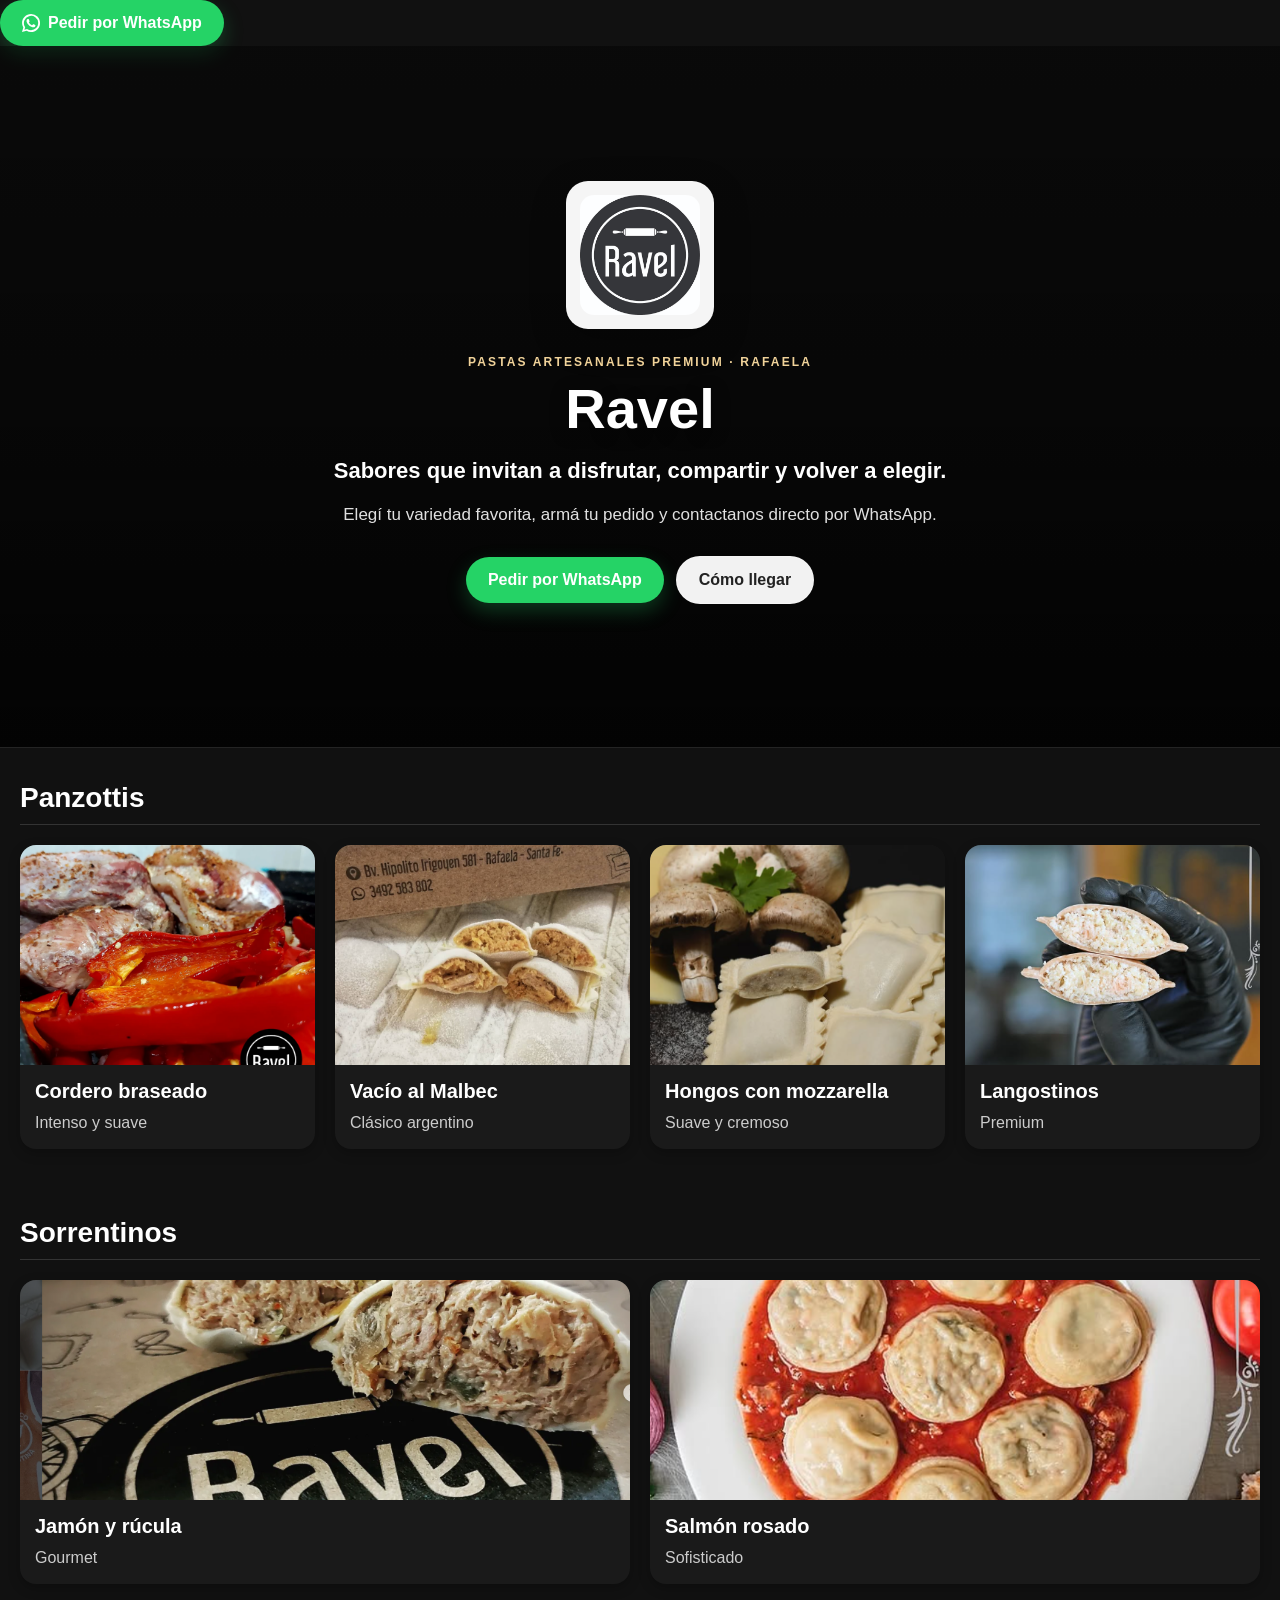
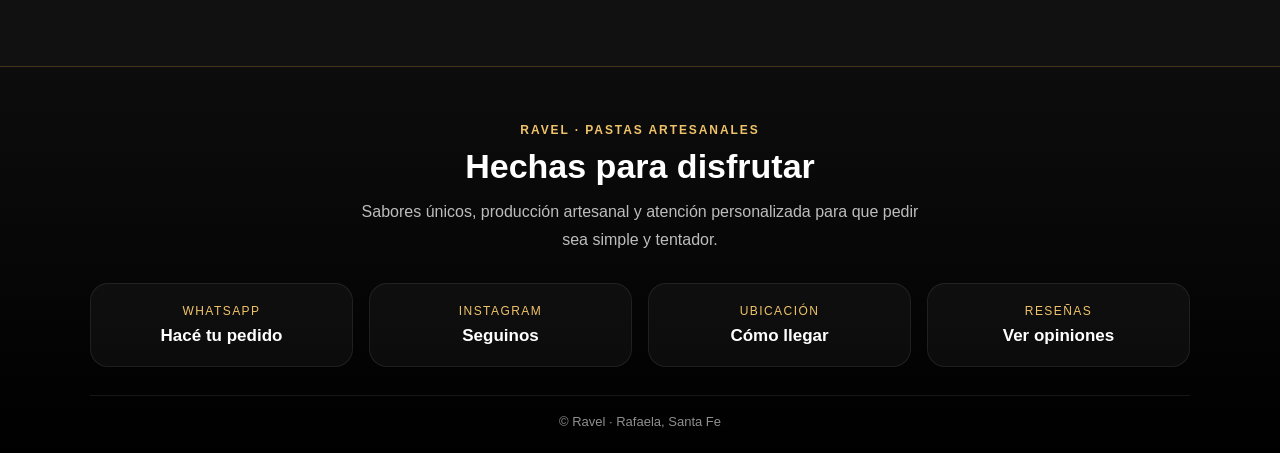
==== commit aa81e21c: "Implement scroll-based class toggle for body Add scroll event listener to change body class" ====
--- a/index.html
+++ b/index.html
@@ -12,6 +12,17 @@
   </svg>
   <span>Pedir por WhatsApp</span>
 </a>
+
+<script>
+  window.addEventListener("scroll", function () {
+    if (window.scrollY > 220) {
+      document.body.classList.add("scrolled");
+    } else {
+      document.body.classList.remove("scrolled");
+    }
+  });
+</script>
+  
 <body>
 
 <header class="hero hero-gastro">
--- a/style.css
+++ b/style.css
@@ -32,7 +32,7 @@
   align-items:center;
   justify-content:center;
   text-align:center;
-  padding:40px 20px 90px;
+  padding:40px 20px 48px;
   color:#fff;
   border-bottom:1px solid rgba(255,255,255,0.08);
 }
@@ -115,23 +115,35 @@
   margin-top:28px;
   display:flex;
   justify-content:center;
+  align-items:center;
   gap:12px;
   flex-wrap:wrap;
 }
 
 .btn-main,
 .btn-secondary{
-  display:inline-block;
+  display:inline-flex;
+  align-items:center;
+  justify-content:center;
+  gap:8px;
   padding:14px 22px;
   border-radius:999px;
   font-weight:700;
-  transition:transform .2s ease, opacity .2s ease, background .2s ease;
+  text-decoration:none;
+  transition:transform .2s ease, opacity .2s ease, background .2s ease, box-shadow .2s ease;
 }
 
 .btn-main{
   background:#25D366;
   color:#fff;
-  box-shadow:0 10px 25px rgba(37,211,102,0.22);
+  box-shadow:0 8px 20px rgba(37,211,102,0.25);
+}
+
+.btn-main svg{
+  width:18px;
+  height:18px;
+  display:block;
+  flex-shrink:0;
 }
 
 .btn-secondary{
@@ -146,27 +158,8 @@
   opacity:.97;
 }
 
-.hero-bottom-bar{
-  position:absolute;
-  left:50%;
-  bottom:22px;
-  transform:translateX(-50%);
-  z-index:2;
-  width:min(92%, 980px);
-  display:grid;
-  grid-template-columns:repeat(4,1fr);
-  gap:12px;
-}
-
-.hero-bottom-item{
-  background:rgba(255,255,255,0.10);
-  backdrop-filter:blur(8px);
-  border:1px solid rgba(255,255,255,0.14);
-  color:#fff;
-  padding:14px 12px;
-  border-radius:18px;
-  font-size:14px;
-  font-weight:600;
+.btn-main:hover{
+  box-shadow:0 12px 28px rgba(37,211,102,0.32);
 }
 
 /* CATALOGO */
@@ -380,73 +373,8 @@
   color:#8f8f8f;
 }
 
-@media (max-width:900px){
-  .footer-links{
-    grid-template-columns:repeat(2,1fr);
-  }
-}
-
-@media (max-width:640px){
-  .footer-brand h3{
-    font-size:28px;
-  }
-
-  .footer-links{
-    grid-template-columns:1fr;
-  }
-}
-
-/* RESPONSIVE */
-
-@media (max-width:900px){
-  .hero-bottom-bar{
-    grid-template-columns:repeat(2,1fr);
-  }
-}
-
-@media (max-width:640px){
-  .hero-gastro{
-    min-height:72vh;
-    padding:34px 16px 110px;
-  }
-
-  .hero h1{
-    font-size:40px;
-  }
-
-  .tagline{
-    font-size:18px;
-  }
-
-  .hero-description{
-    font-size:15px;
-  }
-
-  .catalogo{
-    padding:24px 16px;
-  }
-
-  .catalogo h2{
-    font-size:24px;
-  }
-
-  .card img{
-    height:200px;
-  }
-
-  .footer-links{
-    grid-template-columns:1fr;
-  }
-
-  .hero-bottom-bar{
-    grid-template-columns:1fr;
-    bottom:16px;
-  }
-
-  .hero-bottom-item{
-    font-size:13px;
-  }
-}
+/* BOTON FLOTANTE WHATSAPP */
+
 .whatsapp-float{
   position:fixed;
   right:18px;
@@ -462,7 +390,13 @@
   font-weight:700;
   box-shadow:0 10px 24px rgba(37,211,102,0.30);
   transition:transform .2s ease, box-shadow .2s ease, opacity .2s ease;
-  animation:wspPulse 2.2s infinite;
+  opacity:0;
+  pointer-events:none;
+}
+
+body.scrolled .whatsapp-float{
+  opacity:1;
+  pointer-events:auto;
 }
 
 .whatsapp-float:hover{
@@ -498,7 +432,52 @@
   }
 }
 
+/* RESPONSIVE */
+
+@media (max-width:900px){
+  .footer-links{
+    grid-template-columns:repeat(2,1fr);
+  }
+}
+
 @media (max-width:640px){
+  .hero-gastro{
+    min-height:72vh;
+    padding:34px 16px 40px;
+  }
+
+  .hero h1{
+    font-size:40px;
+  }
+
+  .tagline{
+    font-size:18px;
+  }
+
+  .hero-description{
+    font-size:15px;
+  }
+
+  .catalogo{
+    padding:24px 16px;
+  }
+
+  .catalogo h2{
+    font-size:24px;
+  }
+
+  .card img{
+    height:200px;
+  }
+
+  .footer-brand h3{
+    font-size:28px;
+  }
+
+  .footer-links{
+    grid-template-columns:1fr;
+  }
+
   .whatsapp-float{
     right:14px;
     bottom:14px;
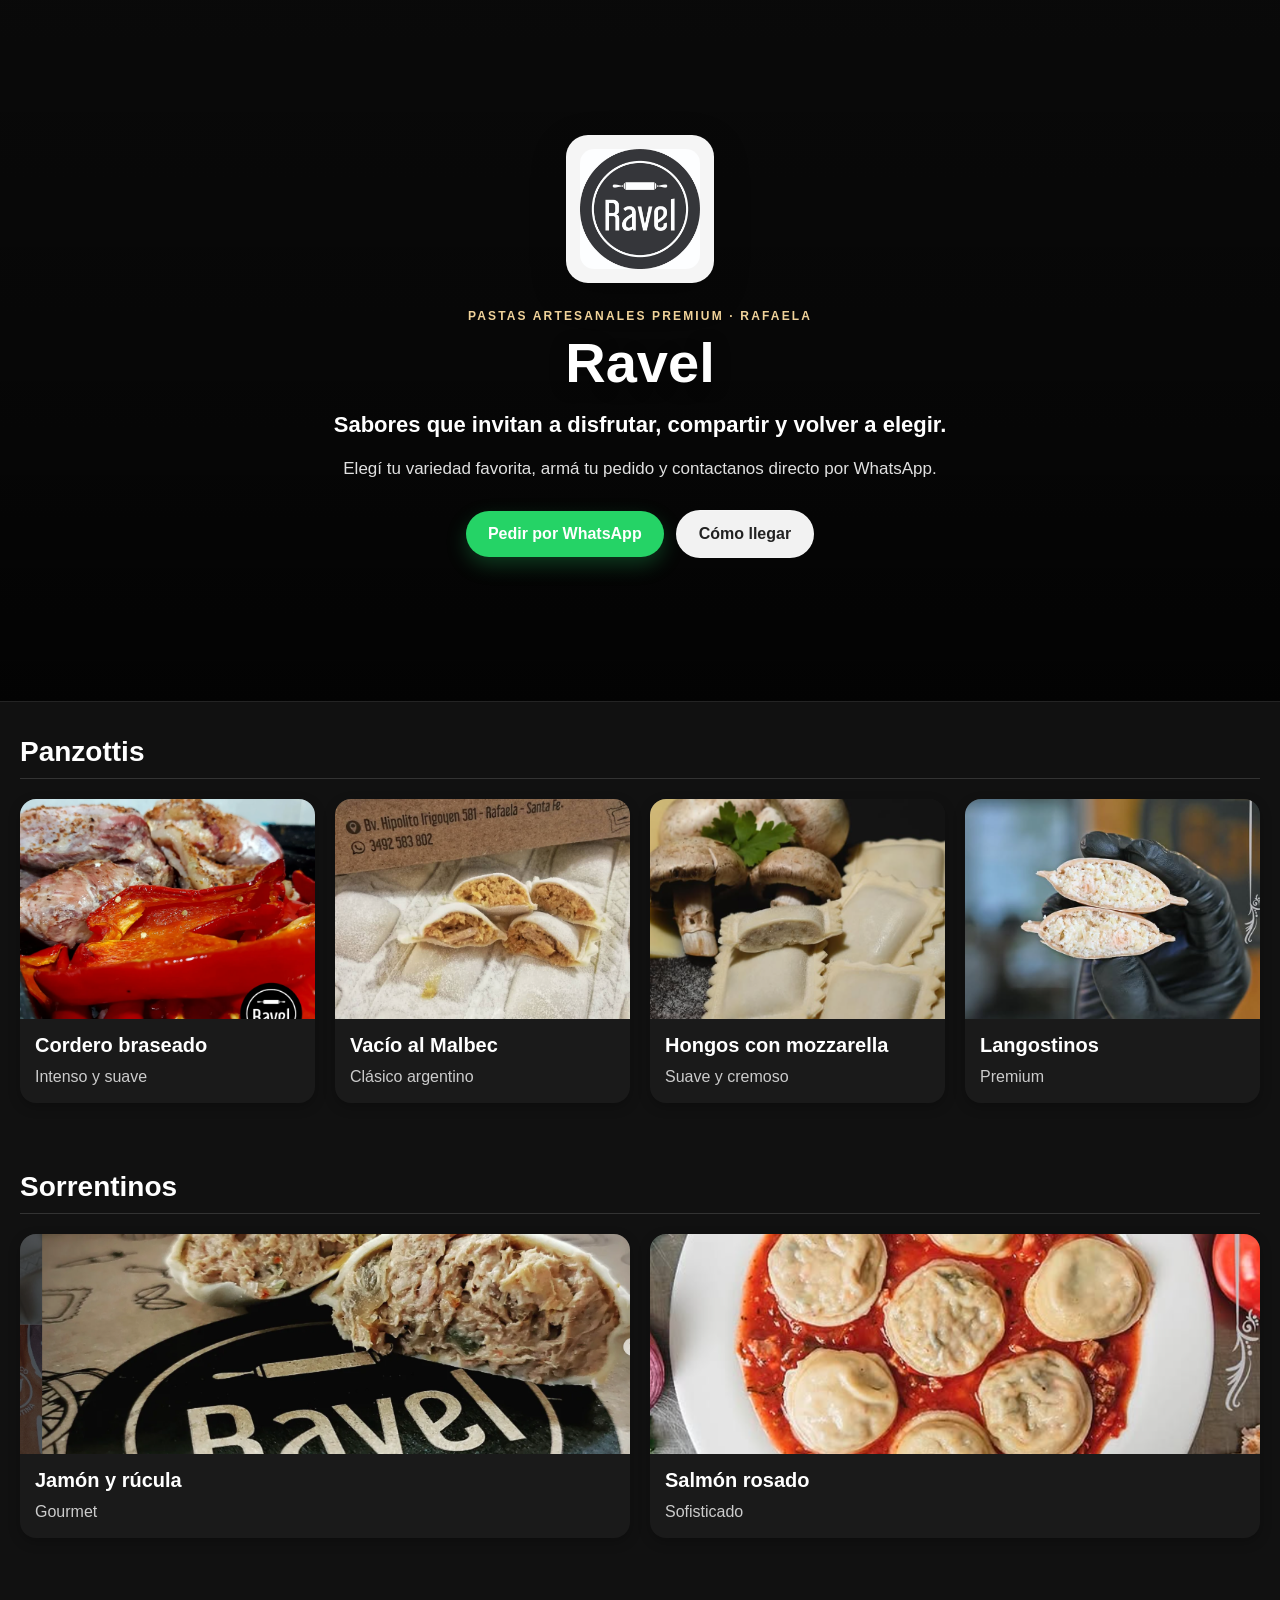
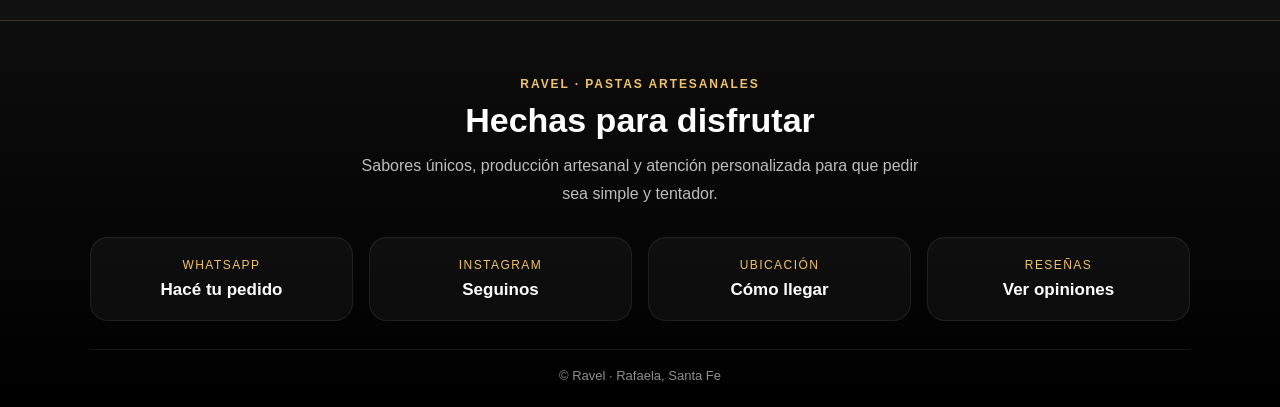
==== commit 94bfd185: "Modify WhatsApp link and add floating button Updated WhatsApp link and replaced button with a floati" ====
--- a/index.html
+++ b/index.html
@@ -6,11 +6,10 @@
 <title>Ravel - Pastas Artesanales</title>
 <link rel="stylesheet" href="style.css">
 </head>
-<a href="https://wa.me/5493492583802" class="btn-main" target="_blank">
-  <svg xmlns="http://www.w3.org/2000/svg" width="18" height="18" fill="white" viewBox="0 0 24 24">
-    <path d="M20.52 3.48A11.86 11.86 0 0012.06 0C5.45 0 .06 5.39.06 12a11.86 11.86 0 001.68 6.09L0 24l6.09-1.74A11.86 11.86 0 0012.06 24c6.61 0 12-5.39 12-12 0-3.21-1.25-6.22-3.54-8.52zM12.06 21.6a9.53 9.53 0 01-4.87-1.35l-.35-.2-3.61 1.03 1.04-3.52-.23-.36A9.53 9.53 0 1121.6 12a9.53 9.53 0 01-9.54 9.6zm5.3-7.13c-.29-.14-1.72-.85-1.99-.95-.27-.1-.47-.14-.67.14-.2.29-.77.95-.95 1.15-.18.2-.35.22-.64.08-.29-.14-1.22-.45-2.32-1.44-.86-.77-1.44-1.72-1.61-2.01-.17-.29-.02-.45.13-.6.14-.14.29-.35.43-.52.14-.17.18-.29.27-.48.09-.2.04-.37-.02-.52-.06-.14-.67-1.62-.91-2.22-.24-.58-.49-.5-.67-.51h-.57c-.2 0-.52.07-.8.37-.27.29-1.04 1.02-1.04 2.49 0 1.47 1.06 2.9 1.21 3.1.14.2 2.08 3.18 5.04 4.46.7.3 1.25.48 1.68.62.71.23 1.36.2 1.87.12.57-.08 1.72-.7 1.97-1.38.24-.68.24-1.27.17-1.38-.06-.1-.26-.17-.55-.31z"/>
-  </svg>
-  <span>Pedir por WhatsApp</span>
+
+<a href="https://wa.me/5493492583802?text=Hola!%20Quiero%20hacer%20un%20pedido." target="_blank" class="whatsapp-float" aria-label="Escribinos por WhatsApp">
+  <span class="whatsapp-icon">✆</span>
+  <span class="whatsapp-text">Pedir por WhatsApp</span>
 </a>
 
 <script>
@@ -22,6 +21,16 @@
     }
   });
 </script>
+
+<script>
+  window.addEventListener("scroll", function () {
+    if (window.scrollY > 220) {
+      document.body.classList.add("scrolled");
+    } else {
+      document.body.classList.remove("scrolled");
+    }
+  });
+</script>  
   
 <body>
 
